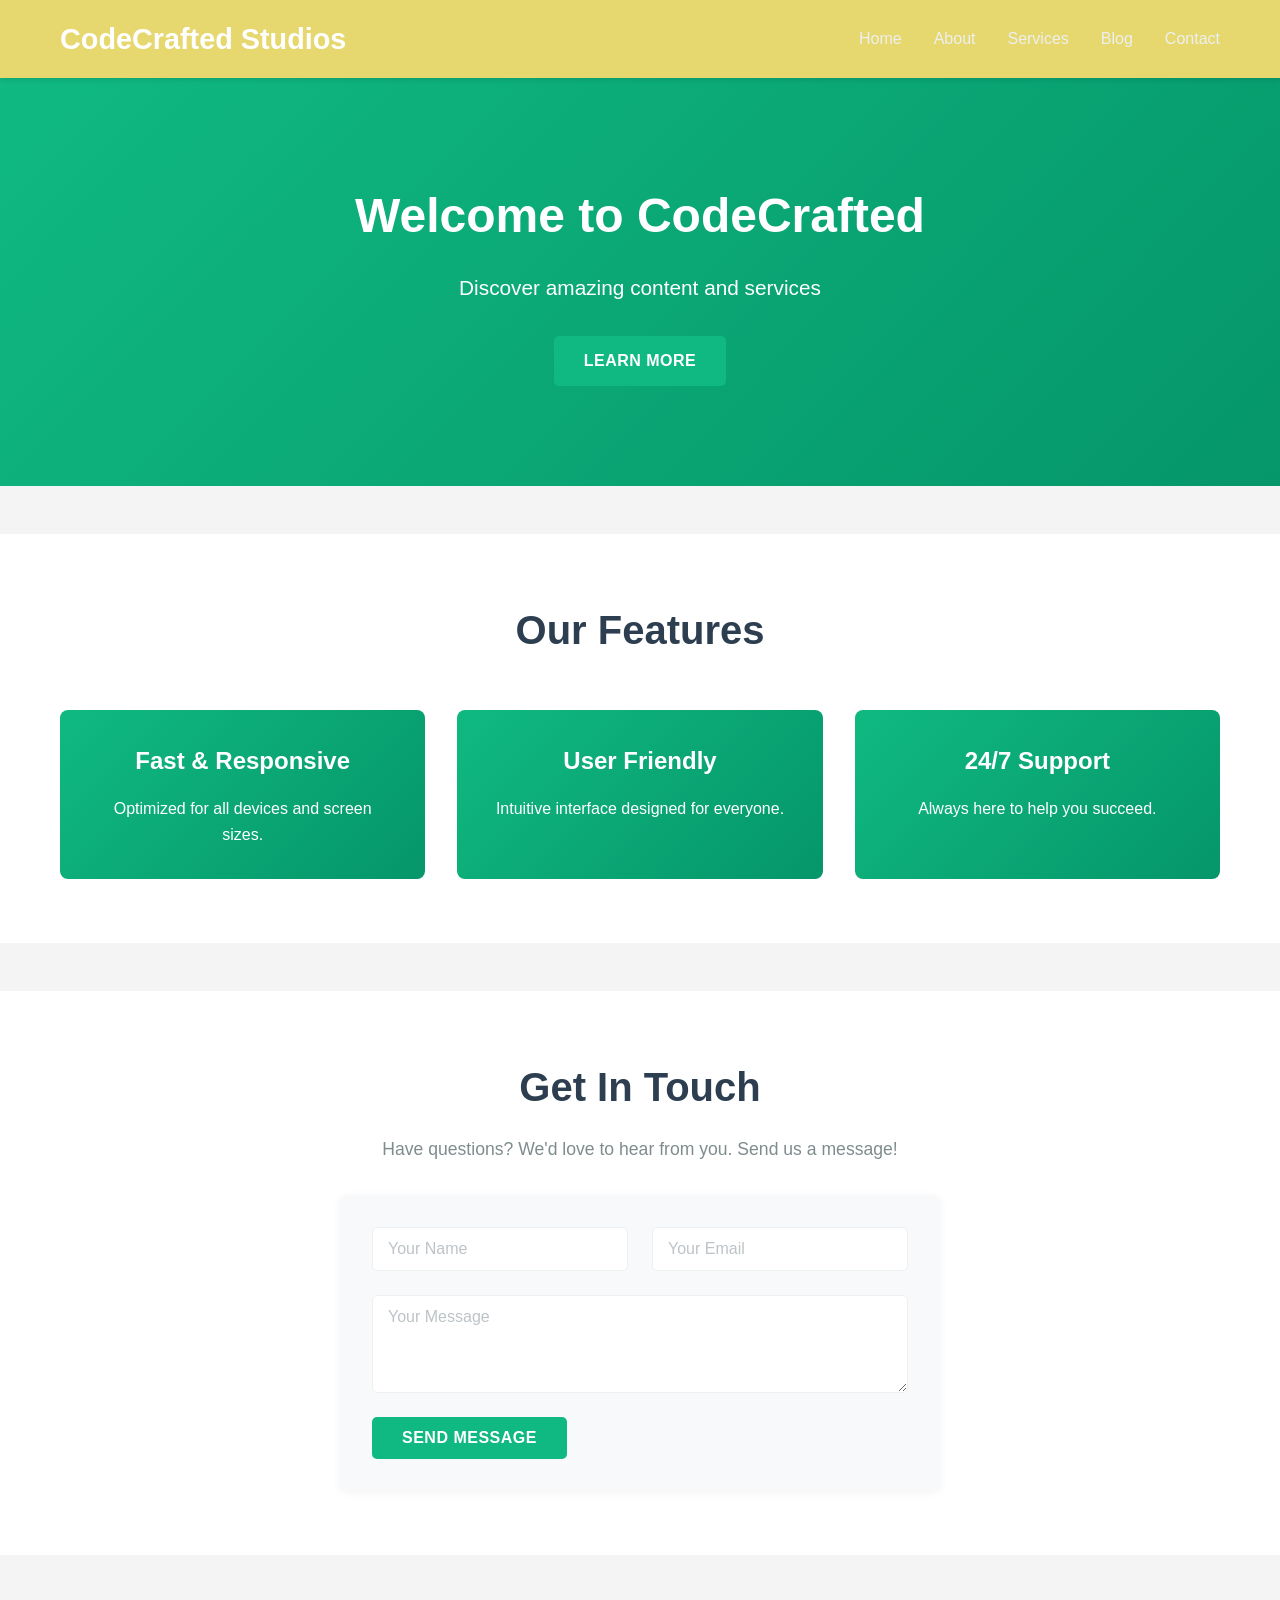
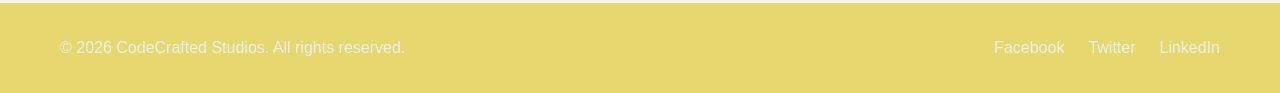
==== index.html @ 83ab66d4 "iitial website built with copilot" ====
<!DOCTYPE html>
<html lang="en">
<head>
    <meta charset="UTF-8">
    <meta name="viewport" content="width=device-width, initial-scale=1.0">
    <title>Home - My Website</title>
    <link rel="stylesheet" href="css/style.css">
</head>
<body>
    <nav class="navbar">
        <div class="nav-container">
            <a href="index.html" class="logo">CodeCrafted Studios</a>
            <ul class="nav-menu">
                <li><a href="index.html" class="nav-link active">Home</a></li>
                <li><a href="pages/about.html" class="nav-link">About</a></li>
                <li><a href="pages/services.html" class="nav-link">Services</a></li>
                <li><a href="pages/blog.html" class="nav-link">Blog</a></li>
                <li><a href="pages/contact.html" class="nav-link">Contact</a></li>
            </ul>
            <div class="hamburger" id="hamburger">
                <span></span>
                <span></span>
                <span></span>
            </div>
        </div>
    </nav>

    <header class="hero">
        <div class="hero-content">
            <h1>Welcome to CodeCrafted</h1>
            <p>Discover amazing content and services</p>
            <a href="pages/about.html" class="btn btn-primary">Learn More</a>
        </div>
    </header>

    <section class="features">
        <div class="container">
            <h2>Our Features</h2>
            <div class="features-grid">
                <div class="feature-card">
                    <h3>Fast & Responsive</h3>
                    <p>Optimized for all devices and screen sizes.</p>
                </div>
                <div class="feature-card">
                    <h3>User Friendly</h3>
                    <p>Intuitive interface designed for everyone.</p>
                </div>
                <div class="feature-card">
                    <h3>24/7 Support</h3>
                    <p>Always here to help you succeed.</p>
                </div>
            </div>
        </div>
    </section>

    <section class="contact-section">
        <div class="container">
            <h2>Get In Touch</h2>
            <p>Have questions? We'd love to hear from you. Send us a message!</p>
            <div class="contact-form-wrapper">
                <form class="quick-contact-form" id="quickContactForm">
                    <div class="form-row">
                        <div class="form-group">
                            <input type="text" placeholder="Your Name" required>
                        </div>
                        <div class="form-group">
                            <input type="email" placeholder="Your Email" required>
                        </div>
                    </div>
                    <div class="form-group">
                        <textarea placeholder="Your Message" rows="4" required></textarea>
                    </div>
                    <button type="submit" class="btn btn-primary">Send Message</button>
                </form>
            </div>
        </div>
    </section>

    <footer class="footer">
        <div class="container">
            <p>&copy; 2026 CodeCrafted Studios. All rights reserved.</p>
            <div class="social-links">
                <a href="#" class="social-link">Facebook</a>
                <a href="#" class="social-link">Twitter</a>
                <a href="#" class="social-link">LinkedIn</a>
            </div>
        </div>
    </footer>

    <script src="js/script.js"></script>
</body>
</html>
---- css/style.css ----
/* ==========================================
   GENERAL STYLES
   ========================================== */

* {
    margin: 0;
    padding: 0;
    box-sizing: border-box;
}

body {
    font-family: 'Segoe UI', Tahoma, Geneva, Verdana, sans-serif;
    line-height: 1.6;
    color: #333;
    background-color: #f4f4f4;
}

.container {
    max-width: 1200px;
    margin: 0 auto;
    padding: 0 20px;
}

a {
    text-decoration: none;
    color: inherit;
}

/* ==========================================
   NAVIGATION
   ========================================== */

.navbar {
    background-color: #E6D76E;
    padding: 1rem 0;
    position: sticky;
    top: 0;
    z-index: 100;
    box-shadow: 0 2px 5px rgba(0, 0, 0, 0.1);
}

.nav-container {
    max-width: 1200px;
    margin: 0 auto;
    padding: 0 20px;
    display: flex;
    justify-content: space-between;
    align-items: center;
}

.logo {
    font-size: 1.8rem;
    font-weight: bold;
    color: #fff;
    transition: color 0.3s ease;
}

.logo:hover {
    color: #10b981;
}

.nav-menu {
    display: flex;
    list-style: none;
    gap: 2rem;
}

.nav-link {
    color: #ecf0f1;
    transition: color 0.3s ease;
    font-weight: 500;
}

.nav-link:hover,
.nav-link.active {
    color: #10b981;
}

.hamburger {
    display: none;
    flex-direction: column;
    cursor: pointer;
    gap: 6px;
}

.hamburger span {
    width: 25px;
    height: 3px;
    background-color: #fff;
    border-radius: 2px;
    transition: all 0.3s ease;
}

/* ==========================================
   HERO SECTION
   ========================================== */

.hero {
    background: linear-gradient(135deg, #10b981 0%, #059669 100%);
    color: white;
    padding: 100px 20px;
    text-align: center;
    margin-bottom: 3rem;
}

.hero-content h1 {
    font-size: 3rem;
    margin-bottom: 1rem;
    animation: slideDown 0.8s ease-out;
}

.hero-content p {
    font-size: 1.3rem;
    margin-bottom: 2rem;
    animation: slideUp 0.8s ease-out;
}

@keyframes slideDown {
    from {
        opacity: 0;
        transform: translateY(-30px);
    }
    to {
        opacity: 1;
        transform: translateY(0);
    }
}

@keyframes slideUp {
    from {
        opacity: 0;
        transform: translateY(30px);
    }
    to {
        opacity: 1;
        transform: translateY(0);
    }
}

/* ==========================================
   BUTTONS
   ========================================== */

.btn {
    display: inline-block;
    padding: 12px 30px;
    border: none;
    border-radius: 5px;
    font-size: 1rem;
    cursor: pointer;
    transition: all 0.3s ease;
    font-weight: 600;
    text-transform: uppercase;
    letter-spacing: 0.5px;
}

.btn-primary {
    background-color: #10b981;
    color: white;
}

.btn-primary:hover {
    background-color: #059669;
    transform: translateY(-2px);
    box-shadow: 0 5px 15px rgba(16, 185, 129, 0.4);
}

.btn-secondary {
    background-color: #95a5a6;
    color: white;
}

.btn-secondary:hover {
    background-color: #7f8c8d;
}

/* ==========================================
   FEATURES SECTION
   ========================================== */

.features {
    background-color: white;
    padding: 4rem 0;
    margin-bottom: 3rem;
}

.features h2 {
    text-align: center;
    font-size: 2.5rem;
    margin-bottom: 3rem;
    color: #2c3e50;
}

.features-grid {
    display: grid;
    grid-template-columns: repeat(auto-fit, minmax(280px, 1fr));
    gap: 2rem;
}

.feature-card {
    padding: 2rem;
    background: linear-gradient(135deg, #10b981 0%, #059669 100%);
    color: white;
    border-radius: 8px;
    text-align: center;
    transition: transform 0.3s ease, box-shadow 0.3s ease;
}

.feature-card:hover {
    transform: translateY(-10px);
    box-shadow: 0 10px 25px rgba(0, 0, 0, 0.1);
}

.feature-card h3 {
    font-size: 1.5rem;
    margin-bottom: 1rem;
}

/* ==========================================
   PAGE HEADER
   ========================================== */

.page-header {
    background: linear-gradient(135deg, #10b981 0%, #059669 100%);
    color: white;
    padding: 60px 20px;
    text-align: center;
    margin-bottom: 3rem;
}

.page-header h1 {
    font-size: 2.5rem;
    margin-bottom: 0.5rem;
}

.page-header p {
    font-size: 1.1rem;
    opacity: 0.9;
}

/* ==========================================
   ABOUT PAGE
   ========================================== */

.about-section {
    background-color: white;
    padding: 3rem;
    margin-bottom: 2rem;
    border-radius: 8px;
    box-shadow: 0 2px 10px rgba(0, 0, 0, 0.05);
}

.about-section h2 {
    color: #2c3e50;
    font-size: 2rem;
    margin-bottom: 1.5rem;
}

.about-section p {
    font-size: 1.1rem;
    line-height: 1.8;
    color: #555;
}

.values-grid {
    display: grid;
    grid-template-columns: repeat(auto-fit, minmax(250px, 1fr));
    gap: 2rem;
    margin-top: 2rem;
}

.value-item {
    padding: 2rem;
    background-color: #f8f9fa;
    border-left: 4px solid #10b981;
    border-radius: 5px;
}

.value-item h3 {
    color: #10b981;
    font-size: 1.3rem;
    margin-bottom: 0.5rem;
}

/* ==========================================
   SERVICES PAGE
   ========================================== */

.services-section {
    background-color: white;
    padding: 3rem;
    margin-bottom: 2rem;
    border-radius: 8px;
    box-shadow: 0 2px 10px rgba(0, 0, 0, 0.05);
}

.services-grid {
    display: grid;
    grid-template-columns: repeat(auto-fit, minmax(300px, 1fr));
    gap: 2rem;
}

.service-card {
    padding: 2rem;
    border: 1px solid #ecf0f1;
    border-radius: 8px;
    text-align: center;
    transition: all 0.3s ease;
}

.service-card:hover {
    transform: translateY(-5px);
    box-shadow: 0 10px 25px rgba(0, 0, 0, 0.1);
    border-color: #10b981;
}

.service-icon {
    font-size: 3rem;
    margin-bottom: 1rem;
}

.service-card h3 {
    color: #2c3e50;
    font-size: 1.4rem;
    margin-bottom: 1rem;
}

.service-card p {
    color: #555;
    margin-bottom: 1.5rem;
    line-height: 1.6;
}

/* ==========================================
   PRICING SECTION
   ========================================== */

.pricing-section {
    background-color: white;
    padding: 3rem;
    margin-bottom: 2rem;
    border-radius: 8px;
    box-shadow: 0 2px 10px rgba(0, 0, 0, 0.05);
    text-align: center;
}

.pricing-section h2 {
    color: #2c3e50;
    font-size: 2rem;
    margin-bottom: 1rem;
}

.pricing-section > p {
    color: #7f8c8d;
    margin-bottom: 2rem;
    font-size: 1.1rem;
}

.pricing-grid {
    display: grid;
    grid-template-columns: repeat(auto-fit, minmax(280px, 1fr));
    gap: 2rem;
    margin-top: 2rem;
}

.pricing-card {
    padding: 2rem;
    border: 2px solid #ecf0f1;
    border-radius: 8px;
    transition: all 0.3s ease;
}

.pricing-card:hover {
    transform: translateY(-10px);
    box-shadow: 0 10px 25px rgba(0, 0, 0, 0.1);
}

.pricing-card.featured {
    border-color: #10b981;
    transform: scale(1.05);
    box-shadow: 0 5px 20px rgba(16, 185, 129, 0.3);
}

.pricing-card h3 {
    color: #2c3e50;
    font-size: 1.5rem;
    margin-bottom: 1rem;
}

.price {
    font-size: 2.5rem;
    color: #10b981;
    font-weight: bold;
    margin: 1rem 0;
}

.pricing-card ul {
    list-style: none;
    text-align: left;
    margin: 1.5rem 0;
}

.pricing-card li {
    padding: 0.5rem 0;
    color: #555;
    border-bottom: 1px solid #ecf0f1;
}

.pricing-card li:last-child {
    border-bottom: none;
}

/* ==========================================
   BLOG PAGE
   ========================================== */

.blog-section {
    background-color: white;
    padding: 3rem;
    margin-bottom: 2rem;
    border-radius: 8px;
    box-shadow: 0 2px 10px rgba(0, 0, 0, 0.05);
}

.blog-grid {
    display: grid;
    grid-template-columns: repeat(auto-fit, minmax(320px, 1fr));
    gap: 2rem;
}

.blog-card {
    border: 1px solid #ecf0f1;
    border-radius: 8px;
    overflow: hidden;
    transition: all 0.3s ease;
}

.blog-card:hover {
    transform: translateY(-5px);
    box-shadow: 0 10px 25px rgba(0, 0, 0, 0.1);
}

.blog-image {
    width: 100%;
    height: 200px;
    background: linear-gradient(135deg, #10b981 0%, #059669 100%);
    display: flex;
    align-items: center;
    justify-content: center;
    font-size: 4rem;
}

.blog-content {
    padding: 1.5rem;
}

.blog-date {
    color: #7f8c8d;
    font-size: 0.9rem;
}

.blog-card h3 {
    color: #2c3e50;
    font-size: 1.3rem;
    margin: 0.5rem 0;
}

.blog-card p {
    color: #555;
    line-height: 1.6;
    margin-bottom: 1rem;
}

.read-more {
    color: #10b981;
    font-weight: 600;
    transition: color 0.3s ease;
}

.read-more:hover {
    color: #059669;
}

/* ==========================================
   NEWSLETTER SECTION
   ========================================== */

.newsletter-section {
    background-color: white;
    padding: 3rem;
    margin-bottom: 2rem;
    border-radius: 8px;
    box-shadow: 0 2px 10px rgba(0, 0, 0, 0.05);
    text-align: center;
}

.newsletter-section h2 {
    color: #2c3e50;
    font-size: 2rem;
    margin-bottom: 0.5rem;
}

.newsletter-section p {
    color: #7f8c8d;
    margin-bottom: 1.5rem;
}

.newsletter-form {
    display: flex;
    gap: 1rem;
    max-width: 500px;
    margin: 0 auto;
    flex-wrap: wrap;
    justify-content: center;
}

.newsletter-form input {
    flex: 1;
    min-width: 200px;
    padding: 12px 15px;
    border: 1px solid #ecf0f1;
    border-radius: 5px;
    font-size: 1rem;
}

.newsletter-form input:focus {
    outline: none;
    border-color: #10b981;
    box-shadow: 0 0 5px rgba(16, 185, 129, 0.3);
}

/* ==========================================
   CONTACT PAGE
   ========================================== */

.contact-wrapper {
    display: grid;
    grid-template-columns: repeat(auto-fit, minmax(350px, 1fr));
    gap: 2rem;
    background-color: white;
    padding: 3rem;
    border-radius: 8px;
    box-shadow: 0 2px 10px rgba(0, 0, 0, 0.05);
    margin-bottom: 2rem;
}

.contact-info h2,
.contact-form-section h2 {
    color: #2c3e50;
    font-size: 1.8rem;
    margin-bottom: 2rem;
}

.info-item {
    margin-bottom: 2rem;
}

.info-item h3 {
    color: #10b981;
    font-size: 1.2rem;
    margin-bottom: 0.5rem;
}

.info-item p {
    color: #555;
    line-height: 1.8;
}

.info-item a {
    color: #10b981;
    transition: color 0.3s ease;
}

.info-item a:hover {
    color: #059669;
}

.contact-form {
    display: flex;
    flex-direction: column;
    gap: 1.5rem;
}

.form-group {
    display: flex;
    flex-direction: column;
}

.form-group label {
    margin-bottom: 0.5rem;
    color: #2c3e50;
    font-weight: 600;
}

.form-group input,
.form-group textarea {
    padding: 12px;
    border: 1px solid #ecf0f1;
    border-radius: 5px;
    font-size: 1rem;
    font-family: inherit;
    transition: all 0.3s ease;
}

.form-group input:focus,
.form-group textarea:focus {
    outline: none;
    border-color: #10b981;
    box-shadow: 0 0 8px rgba(16, 185, 129, 0.2);
}

.map-section {
    background-color: white;
    padding: 3rem;
    border-radius: 8px;
    box-shadow: 0 2px 10px rgba(0, 0, 0, 0.05);
    margin-bottom: 2rem;
    text-align: center;
}

.map-section h2 {
    color: #2c3e50;
    font-size: 2rem;
    margin-bottom: 0.5rem;
}

.map-section p {
    color: #7f8c8d;
    margin-bottom: 2rem;
}

.map-placeholder {
    width: 100%;
    height: 400px;
    background-color: #ecf0f1;
    border-radius: 8px;
    display: flex;
    align-items: center;
    justify-content: center;
    color: #7f8c8d;
    font-size: 1.2rem;
}

/* ==========================================
   FAQ SECTION
   ========================================== */

.faq-section {
    background-color: white;
    padding: 3rem;
    border-radius: 8px;
    box-shadow: 0 2px 10px rgba(0, 0, 0, 0.05);
    margin-bottom: 2rem;
}

.faq-section h2 {
    color: #2c3e50;
    font-size: 2rem;
    margin-bottom: 2rem;
    text-align: center;
}

.faq-items {
    display: grid;
    gap: 1.5rem;
}

.faq-item {
    padding: 1.5rem;
    border-left: 4px solid #10b981;
    background-color: #f8f9fa;
    border-radius: 5px;
    cursor: pointer;
    transition: all 0.3s ease;
}

.faq-item:hover {
    background-color: #ecf0f1;
    transform: translateX(5px);
}

.faq-question {
    color: #2c3e50;
    font-size: 1.1rem;
    margin-bottom: 0.5rem;
}

.faq-answer {
    color: #555;
    line-height: 1.6;
}

.faq-answer a {
    color: #10b981;
    font-weight: 600;
}

.faq-answer a:hover {
    text-decoration: underline;
}

/* ==========================================
   FOOTER
   ========================================== */

.footer {
    background-color: #E6D76E;
    color: #ecf0f1;
    padding: 2rem 0;
    margin-top: 3rem;
}

.footer .container {
    display: flex;
    justify-content: space-between;
    align-items: center;
    flex-wrap: wrap;
    gap: 1.5rem;
}

.footer p {
    margin: 0;
}

.social-links {
    display: flex;
    gap: 1.5rem;
}

.social-link {
    color: #ecf0f1;
    transition: color 0.3s ease;
}

.social-link:hover {
    color: #10b981;
}

/* ==========================================
   CONTACT SECTION (HOME PAGE)
   ========================================== */

.contact-section {
    background-color: white;
    padding: 4rem 0;
    margin-bottom: 3rem;
}

.contact-section h2 {
    text-align: center;
    font-size: 2.5rem;
    color: #2c3e50;
    margin-bottom: 1rem;
}

.contact-section > .container > p {
    text-align: center;
    color: #7f8c8d;
    font-size: 1.1rem;
    margin-bottom: 2rem;
}

.contact-form-wrapper {
    max-width: 600px;
    margin: 0 auto;
    background-color: #f8f9fa;
    padding: 2rem;
    border-radius: 8px;
    box-shadow: 0 2px 10px rgba(0, 0, 0, 0.05);
}

.quick-contact-form {
    display: flex;
    flex-direction: column;
    gap: 1.5rem;
}

.form-row {
    display: grid;
    grid-template-columns: repeat(auto-fit, minmax(200px, 1fr));
    gap: 1.5rem;
}

.form-group {
    display: flex;
    flex-direction: column;
}

.form-group input,
.form-group textarea {
    padding: 12px 15px;
    border: 1px solid #ecf0f1;
    border-radius: 5px;
    font-size: 1rem;
    font-family: inherit;
    transition: all 0.3s ease;
}

.form-group input::placeholder,
.form-group textarea::placeholder {
    color: #bdc3c7;
}

.form-group input:focus,
.form-group textarea:focus {
    outline: none;
    border-color: #10b981;
    box-shadow: 0 0 8px rgba(16, 185, 129, 0.2);
    background-color: white;
}

.quick-contact-form .btn {
    align-self: flex-start;
    min-width: 150px;
}

/* ==========================================
   RESPONSIVE DESIGN
   ========================================== */

@media (max-width: 768px) {
    .nav-menu {
        display: none;
        position: absolute;
        top: 70px;
        right: 20px;
        flex-direction: column;
        background-color: #E6D76E;
        padding: 1rem;
        gap: 1rem;
        border-radius: 5px;
        min-width: 200px;
    }

    .nav-menu.active {
        display: flex;
    }

    .hamburger {
        display: flex;
    }

    .hamburger.active span:nth-child(1) {
        transform: rotate(45deg) translate(10px, 10px);
    }

    .hamburger.active span:nth-child(2) {
        opacity: 0;
    }

    .hamburger.active span:nth-child(3) {
        transform: rotate(-45deg) translate(7px, -7px);
    }

    .hero-content h1 {
        font-size: 2rem;
    }

    .hero-content p {
        font-size: 1rem;
    }

    .features h2,
    .pricing-section h2,
    .blog-section h2,
    .faq-section h2 {
        font-size: 1.8rem;
    }

    .pricing-card.featured {
        transform: scale(1);
    }

    .newsletter-form {
        flex-direction: column;
    }

    .newsletter-form input {
        width: 100%;
    }

    .footer .container {
        flex-direction: column;
        text-align: center;
    }

    .contact-wrapper {
        grid-template-columns: 1fr;
    }

    .page-header h1 {
        font-size: 2rem;
    }

    .contact-section h2 {
        font-size: 1.8rem;
    }

    .form-row {
        grid-template-columns: 1fr;
    }
}

@media (max-width: 480px) {
    .hero-content h1 {
        font-size: 1.5rem;
    }

    .page-header h1 {
        font-size: 1.5rem;
    }

    .btn {
        padding: 10px 20px;
        font-size: 0.9rem;
    }

    .hero {
        padding: 50px 20px;
    }

    .features,
    .about-section,
    .services-section,
    .pricing-section,
    .blog-section,
    .contact-wrapper,
    .contact-section,
    .map-section,
    .faq-section,
    .newsletter-section {
        padding: 1.5rem;
    }
}
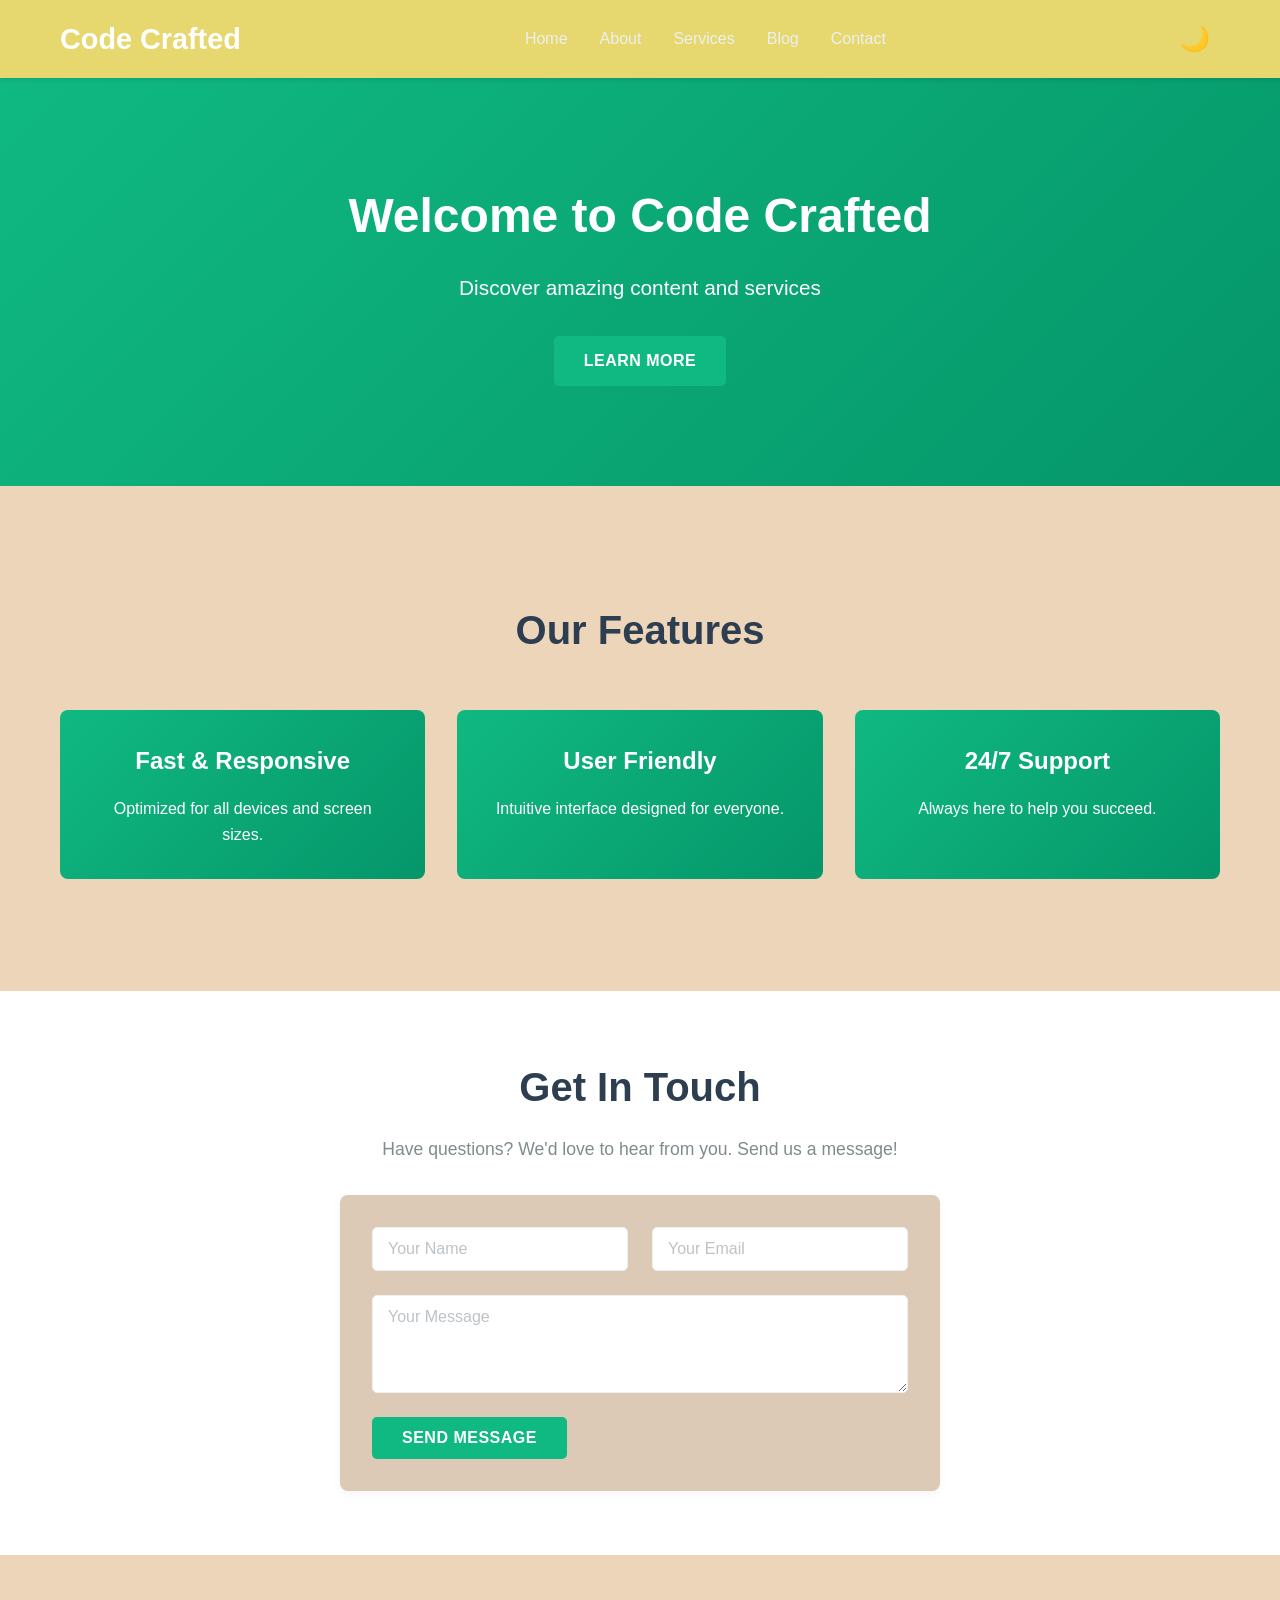
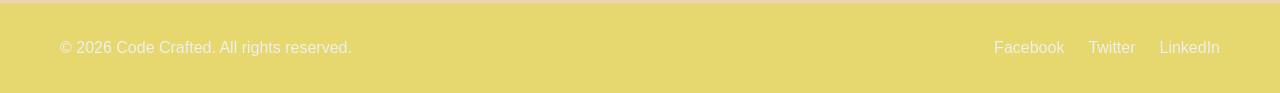
==== commit 47725e12: "FAQs, dark mode" ====
--- a/index.html
+++ b/index.html
@@ -3,13 +3,13 @@
 <head>
     <meta charset="UTF-8">
     <meta name="viewport" content="width=device-width, initial-scale=1.0">
-    <title>Home - My Website</title>
+    <title>Home - Code Crafted</title>
     <link rel="stylesheet" href="css/style.css">
 </head>
 <body>
     <nav class="navbar">
         <div class="nav-container">
-            <a href="index.html" class="logo">CodeCrafted Studios</a>
+            <a href="index.html" class="logo">Code Crafted</a>
             <ul class="nav-menu">
                 <li><a href="index.html" class="nav-link active">Home</a></li>
                 <li><a href="pages/about.html" class="nav-link">About</a></li>
@@ -17,17 +17,20 @@
                 <li><a href="pages/blog.html" class="nav-link">Blog</a></li>
                 <li><a href="pages/contact.html" class="nav-link">Contact</a></li>
             </ul>
-            <div class="hamburger" id="hamburger">
-                <span></span>
-                <span></span>
-                <span></span>
+            <div class="nav-controls">
+                <button id="darkModeToggle" class="dark-mode-btn" title="Toggle Dark Mode">🌙</button>
+                <div class="hamburger" id="hamburger">
+                    <span></span>
+                    <span></span>
+                    <span></span>
+                </div>
             </div>
         </div>
     </nav>
 
     <header class="hero">
         <div class="hero-content">
-            <h1>Welcome to CodeCrafted</h1>
+            <h1>Welcome to Code Crafted</h1>
             <p>Discover amazing content and services</p>
             <a href="pages/about.html" class="btn btn-primary">Learn More</a>
         </div>
@@ -78,7 +81,7 @@
 
     <footer class="footer">
         <div class="container">
-            <p>&copy; 2026 CodeCrafted Studios. All rights reserved.</p>
+            <p>&copy; 2026 Code Crafted. All rights reserved.</p>
             <div class="social-links">
                 <a href="#" class="social-link">Facebook</a>
                 <a href="#" class="social-link">Twitter</a>
--- a/css/style.css
+++ b/css/style.css
@@ -12,7 +12,109 @@
     font-family: 'Segoe UI', Tahoma, Geneva, Verdana, sans-serif;
     line-height: 1.6;
     color: #333;
-    background-color: #f4f4f4;
+    background-color: #EDD5BA;
+    transition: background-color 0.3s ease, color 0.3s ease;
+}
+
+/* Dark Mode Variables */
+body.dark-mode {
+    background-color: #1a1a1a;
+    color: #e0e0e0;
+}
+
+body.dark-mode .navbar {
+    background-color: #2a2a2a;
+    box-shadow: 0 2px 5px rgba(0, 0, 0, 0.3);
+}
+
+body.dark-mode .nav-link {
+    color: #b0b0b0;
+}
+
+body.dark-mode .nav-link:hover,
+body.dark-mode .nav-link.active {
+    color: #10b981;
+}
+
+body.dark-mode .hero {
+    background: linear-gradient(135deg, #0d9567 0%, #044f38 100%);
+}
+
+body.dark-mode .features,
+body.dark-mode .about-section,
+body.dark-mode .services-section,
+body.dark-mode .pricing-section,
+body.dark-mode .blog-section,
+body.dark-mode .contact-wrapper,
+body.dark-mode .contact-section,
+body.dark-mode .map-section,
+body.dark-mode .faq-section,
+body.dark-mode .newsletter-section {
+    background-color: #242424;
+}
+
+body.dark-mode .feature-card,
+body.dark-mode .service-card,
+body.dark-mode .blog-card,
+body.dark-mode .pricing-card,
+body.dark-mode .team-member,
+body.dark-mode .value-item,
+body.dark-mode .faq-item {
+    background-color: #333333;
+    color: #e0e0e0;
+    border: 1px solid #444444;
+}
+
+body.dark-mode .feature-card:hover,
+body.dark-mode .service-card:hover,
+body.dark-mode .blog-card:hover,
+body.dark-mode .pricing-card:hover,
+body.dark-mode .team-member:hover,
+body.dark-mode .value-item:hover,
+body.dark-mode .faq-item:hover {
+    background-color: #3a3a3a;
+    border-color: #555555;
+}
+
+body.dark-mode h1,
+body.dark-mode h2,
+body.dark-mode h3,
+body.dark-mode h4,
+body.dark-mode h5,
+body.dark-mode h6 {
+    color: #ffffff;
+}
+
+body.dark-mode input,
+body.dark-mode textarea,
+body.dark-mode select {
+    background-color: #333333;
+    color: #e0e0e0;
+    border-color: #555555;
+}
+
+body.dark-mode input::placeholder,
+body.dark-mode textarea::placeholder {
+    color: #999999;
+}
+
+body.dark-mode .btn-primary,
+body.dark-mode .btn-secondary {
+    background-color: #10b981;
+    color: white;
+}
+
+body.dark-mode .btn-primary:hover,
+body.dark-mode .btn-secondary:hover {
+    background-color: #059669;
+}
+
+body.dark-mode .faq-question {
+    color: #e0e0e0;
+}
+
+body.dark-mode .faq-toggle-icon {
+    color: #10b981;
 }
 
 .container {
@@ -89,6 +191,36 @@
     background-color: #fff;
     border-radius: 2px;
     transition: all 0.3s ease;
+}
+
+/* ==========================================
+   DARK MODE TOGGLE
+   ========================================== */
+
+.nav-controls {
+    display: flex;
+    align-items: center;
+    gap: 1rem;
+}
+
+.dark-mode-btn {
+    background: none;
+    border: none;
+    font-size: 1.5rem;
+    cursor: pointer;
+    padding: 5px 10px;
+    transition: transform 0.3s ease;
+    display: flex;
+    align-items: center;
+    justify-content: center;
+}
+
+.dark-mode-btn:hover {
+    transform: scale(1.2);
+}
+
+.dark-mode-btn.active {
+    opacity: 0.8;
 }
 
 /* ==========================================
@@ -179,7 +311,7 @@
    ========================================== */
 
 .features {
-    background-color: white;
+    background-color: #EDD5BA;
     padding: 4rem 0;
     margin-bottom: 3rem;
 }
@@ -243,7 +375,7 @@
    ========================================== */
 
 .about-section {
-    background-color: white;
+    background-color: #EDD5BA;
     padding: 3rem;
     margin-bottom: 2rem;
     border-radius: 8px;
@@ -271,7 +403,7 @@
 
 .value-item {
     padding: 2rem;
-    background-color: #f8f9fa;
+    background-color: #DCC9B6;
     border-left: 4px solid #10b981;
     border-radius: 5px;
 }
@@ -287,7 +419,7 @@
    ========================================== */
 
 .services-section {
-    background-color: white;
+    background-color: #EDD5BA;
     padding: 3rem;
     margin-bottom: 2rem;
     border-radius: 8px;
@@ -336,7 +468,7 @@
    ========================================== */
 
 .pricing-section {
-    background-color: white;
+    background-color: #EDD5BA;
     padding: 3rem;
     margin-bottom: 2rem;
     border-radius: 8px;
@@ -415,7 +547,7 @@
    ========================================== */
 
 .blog-section {
-    background-color: white;
+    background-color: #EDD5BA;
     padding: 3rem;
     margin-bottom: 2rem;
     border-radius: 8px;
@@ -486,7 +618,7 @@
    ========================================== */
 
 .newsletter-section {
-    background-color: white;
+    background-color: #EDD5BA;
     padding: 3rem;
     margin-bottom: 2rem;
     border-radius: 8px;
@@ -537,7 +669,7 @@
     display: grid;
     grid-template-columns: repeat(auto-fit, minmax(350px, 1fr));
     gap: 2rem;
-    background-color: white;
+    background-color: #EDD5BA;
     padding: 3rem;
     border-radius: 8px;
     box-shadow: 0 2px 10px rgba(0, 0, 0, 0.05);
@@ -610,7 +742,7 @@
 }
 
 .map-section {
-    background-color: white;
+    background-color: #EDD5BA;
     padding: 3rem;
     border-radius: 8px;
     box-shadow: 0 2px 10px rgba(0, 0, 0, 0.05);
@@ -646,7 +778,7 @@
    ========================================== */
 
 .faq-section {
-    background-color: white;
+    background-color: #EDD5BA;
     padding: 3rem;
     border-radius: 8px;
     box-shadow: 0 2px 10px rgba(0, 0, 0, 0.05);
@@ -668,7 +800,7 @@
 .faq-item {
     padding: 1.5rem;
     border-left: 4px solid #10b981;
-    background-color: #f8f9fa;
+    background-color: #DCC9B6;
     border-radius: 5px;
     cursor: pointer;
     transition: all 0.3s ease;
@@ -763,7 +895,7 @@
 .contact-form-wrapper {
     max-width: 600px;
     margin: 0 auto;
-    background-color: #f8f9fa;
+    background-color: #DCC9B6;
     padding: 2rem;
     border-radius: 8px;
     box-shadow: 0 2px 10px rgba(0, 0, 0, 0.05);
@@ -852,6 +984,15 @@
         transform: rotate(-45deg) translate(7px, -7px);
     }
 
+    .nav-controls {
+        gap: 0.5rem;
+    }
+
+    .dark-mode-btn {
+        font-size: 1.2rem;
+        padding: 5px 8px;
+    }
+
     .hero-content h1 {
         font-size: 2rem;
     }
@@ -931,4 +1072,13 @@
     .newsletter-section {
         padding: 1.5rem;
     }
-}
+
+    /* Dark Mode Mobile Styles */
+    body.dark-mode .nav-menu {
+        background-color: #2a2a2a;
+    }
+
+    body.dark-mode .nav-menu.active {
+        display: flex;
+    }
+}
